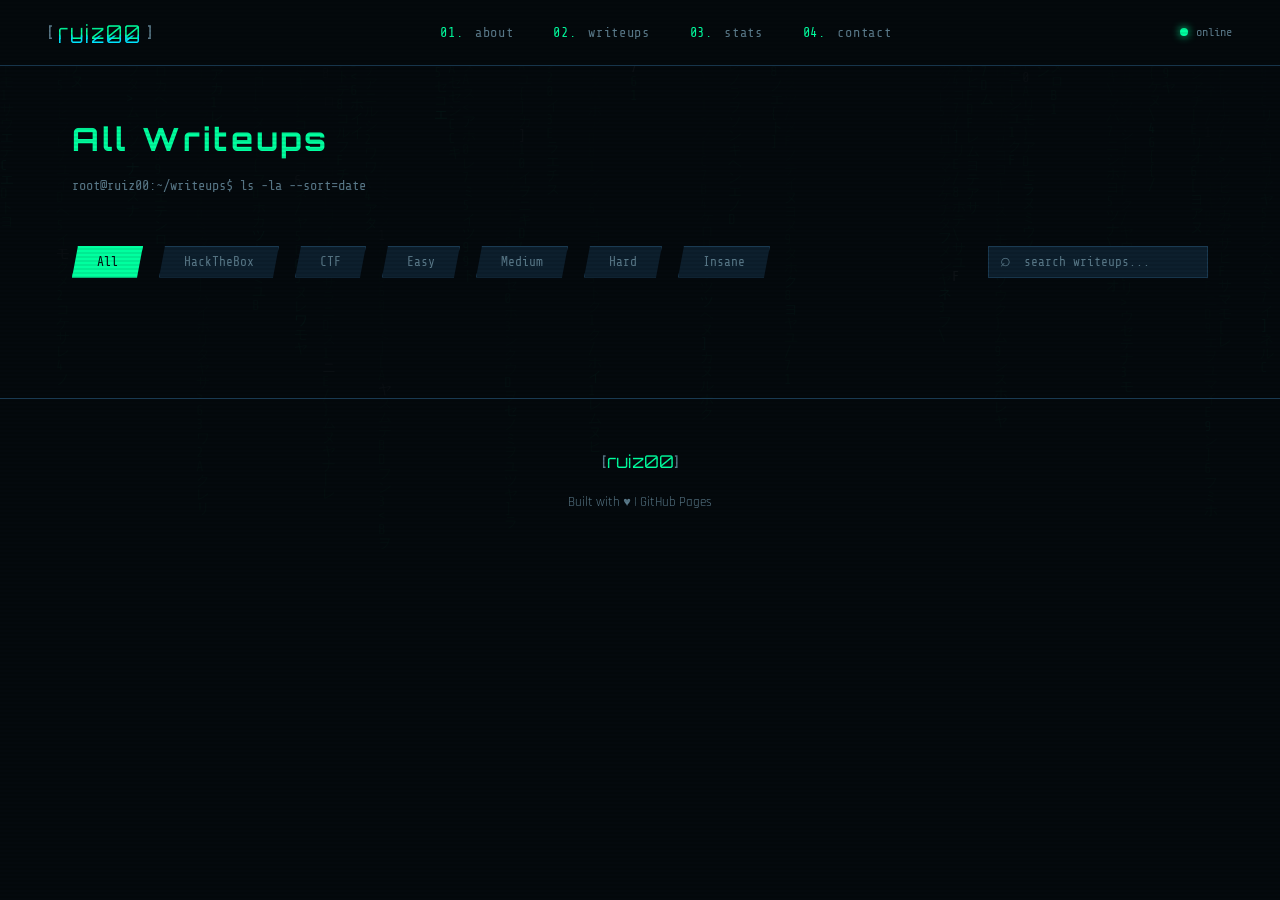
==== writeups/index.html @ d535e9c8 "setting the writeup website" ====
<!DOCTYPE html>
<html lang="en">
<head>
  <meta charset="UTF-8">
  <meta name="viewport" content="width=device-width, initial-scale=1.0">
  <title>All Writeups — ruiz00</title>
  <link rel="preconnect" href="https://fonts.googleapis.com">
  <link href="https://fonts.googleapis.com/css2?family=Share+Tech+Mono&family=Rajdhani:wght@300;400;600;700&family=Orbitron:wght@400;700;900&display=swap" rel="stylesheet">
  <link rel="stylesheet" href="../assets/css/main.css">
  <style>
    .writeups-page { max-width: 1200px; margin: 0 auto; padding: 7rem 2rem 5rem; }
    .page-title {
      font-family: var(--font-display);
      font-size: 2rem;
      color: var(--accent);
      margin-bottom: 0.5rem;
      letter-spacing: 0.1em;
    }
    .page-sub {
      font-family: var(--font-mono);
      color: var(--text-dim);
      font-size: 0.85rem;
      margin-bottom: 3rem;
    }
  </style>
</head>
<body>
  <div class="scanlines"></div>
  <canvas id="matrix-canvas"></canvas>

  <nav class="nav">
    <div class="nav-brand">
      <a href="../index.html" style="text-decoration:none">
        <span class="nav-bracket">[</span>
        <span class="nav-logo glitch" data-text="ruiz00">ruiz00</span>
        <span class="nav-bracket">]</span>
      </a>
    </div>
    <div class="nav-links">
      <a href="../index.html#about" class="nav-link"><span class="nav-index">01.</span> about</a>
      <a href="../index.html#writeups" class="nav-link"><span class="nav-index">02.</span> writeups</a>
      <a href="../index.html#stats" class="nav-link"><span class="nav-index">03.</span> stats</a>
      <a href="../index.html#contact" class="nav-link"><span class="nav-index">04.</span> contact</a>
    </div>
    <div class="nav-status">
      <span class="status-dot"></span>
      <span class="status-text">online</span>
    </div>
  </nav>

  <main class="writeups-page">
    <h1 class="page-title">All Writeups</h1>
    <p class="page-sub">root@ruiz00:~/writeups$ ls -la --sort=date</p>

    <div class="filter-bar">
      <button class="filter-btn active" data-filter="all">All</button>
      <button class="filter-btn" data-filter="htb">HackTheBox</button>
      <button class="filter-btn" data-filter="ctf">CTF</button>
      <button class="filter-btn" data-filter="easy">Easy</button>
      <button class="filter-btn" data-filter="medium">Medium</button>
      <button class="filter-btn" data-filter="hard">Hard</button>
      <button class="filter-btn" data-filter="insane">Insane</button>
      <div class="filter-search">
        <span class="search-icon">⌕</span>
        <input type="text" id="search-input" placeholder="search writeups..." class="search-input">
      </div>
    </div>

    <div class="writeups-grid" id="writeups-grid">
      <!-- Cards populated here — add your writeup cards below -->
    </div>
  </main>

  <footer class="footer">
    <div class="footer-inner">
      <div class="footer-brand"><span class="nav-bracket">[</span>ruiz00<span class="nav-bracket">]</span></div>
      <p class="footer-copy">Built with ♥ | GitHub Pages</p>
    </div>
  </footer>

  <script src="../assets/js/matrix.js"></script>
  <script src="../assets/js/main.js"></script>
</body>
</html>
---- assets/css/main.css ----
/* ============================================
   ruiz00.io — Dark Hacker Elegant Theme
   ============================================ */

:root {
  --bg: #050a0e;
  --bg2: #0a1218;
  --bg3: #0f1a24;
  --surface: #0d1f2d;
  --border: #1a3a52;
  --border-bright: #0ff;

  --green: #00ff9f;
  --cyan: #00e5ff;
  --blue: #0096ff;
  --red: #ff2d55;
  --yellow: #ffd700;
  --purple: #b44aff;

  --text: #c0d8e8;
  --text-dim: #5a7a8a;
  --text-bright: #e8f4ff;
  --accent: #00ff9f;
  --accent2: #00e5ff;

  --font-mono: 'Share Tech Mono', monospace;
  --font-ui: 'Rajdhani', sans-serif;
  --font-display: 'Orbitron', sans-serif;

  --glow: 0 0 20px rgba(0, 255, 159, 0.3);
  --glow-cyan: 0 0 20px rgba(0, 229, 255, 0.3);
  --card-shadow: 0 4px 40px rgba(0, 0, 0, 0.6);
}

/* ── Reset & Base ── */
*, *::before, *::after { box-sizing: border-box; margin: 0; padding: 0; }

html { scroll-behavior: smooth; font-size: 16px; }

body {
  background: var(--bg);
  color: var(--text);
  font-family: var(--font-ui);
  font-weight: 400;
  line-height: 1.7;
  min-height: 100vh;
  overflow-x: hidden;
}

/* ── Matrix Canvas ── */
#matrix-canvas {
  position: fixed;
  top: 0; left: 0;
  width: 100%; height: 100%;
  z-index: -1;
  opacity: 0.035;
  pointer-events: none;
}

/* ── Scanlines ── */
.scanlines {
  position: fixed;
  top: 0; left: 0;
  width: 100%; height: 100%;
  z-index: 999;
  pointer-events: none;
  background: repeating-linear-gradient(
    0deg,
    transparent,
    transparent 2px,
    rgba(0,0,0,0.08) 2px,
    rgba(0,0,0,0.08) 4px
  );
}

/* ── Navigation ── */
.nav {
  position: fixed;
  top: 0; left: 0; right: 0;
  z-index: 100;
  display: flex;
  align-items: center;
  justify-content: space-between;
  padding: 1rem 3rem;
  background: rgba(5, 10, 14, 0.85);
  backdrop-filter: blur(12px);
  border-bottom: 1px solid var(--border);
}

.nav-brand {
  font-family: var(--font-display);
  font-size: 1.2rem;
  color: var(--accent);
}

.nav-bracket {
  color: var(--text-dim);
  font-weight: 300;
}

.nav-logo {
  color: var(--accent);
  letter-spacing: 0.1em;
}

.nav-links {
  display: flex;
  gap: 2.5rem;
}

.nav-link {
  color: var(--text-dim);
  text-decoration: none;
  font-family: var(--font-mono);
  font-size: 0.85rem;
  letter-spacing: 0.05em;
  transition: color 0.3s;
  position: relative;
}

.nav-link:hover { color: var(--accent); }

.nav-link::after {
  content: '';
  position: absolute;
  bottom: -4px; left: 0;
  width: 0; height: 1px;
  background: var(--accent);
  transition: width 0.3s;
}

.nav-link:hover::after { width: 100%; }

.nav-index {
  color: var(--accent);
  margin-right: 4px;
}

.nav-status {
  display: flex;
  align-items: center;
  gap: 0.5rem;
  font-family: var(--font-mono);
  font-size: 0.75rem;
  color: var(--text-dim);
}

.status-dot {
  width: 8px; height: 8px;
  border-radius: 50%;
  background: var(--green);
  box-shadow: 0 0 8px var(--green);
  animation: pulse-dot 2s infinite;
}

@keyframes pulse-dot {
  0%, 100% { opacity: 1; }
  50% { opacity: 0.4; }
}

/* ── Hero ── */
.hero {
  min-height: 100vh;
  display: grid;
  grid-template-columns: 1fr 1fr;
  align-items: center;
  padding: 8rem 3rem 4rem;
  position: relative;
  overflow: hidden;
  gap: 4rem;
}

.hero::before {
  content: '';
  position: absolute;
  top: 20%; left: -10%;
  width: 600px; height: 600px;
  background: radial-gradient(circle, rgba(0, 255, 159, 0.06) 0%, transparent 70%);
  pointer-events: none;
}

.hero-pre {
  font-family: var(--font-mono);
  font-size: 0.9rem;
  color: var(--accent);
  margin-bottom: 1.5rem;
  display: flex;
  align-items: center;
  gap: 0.5rem;
}

.term-prompt { color: var(--text-dim); }
.term-cmd { color: var(--accent); }

.cursor-blink {
  color: var(--accent);
  animation: blink 1s step-end infinite;
}

@keyframes blink { 0%, 100% { opacity: 1; } 50% { opacity: 0; } }

.hero-title {
  font-family: var(--font-display);
  font-size: clamp(2.5rem, 5vw, 4.5rem);
  font-weight: 900;
  line-height: 1.1;
  letter-spacing: 0.05em;
  margin-bottom: 1.5rem;
}

.hero-line {
  display: block;
  color: var(--text-bright);
}

.hero-line.accent {
  color: var(--accent);
  text-shadow: var(--glow);
}

.hero-desc {
  margin-bottom: 2.5rem;
  font-family: var(--font-mono);
  font-size: 1rem;
  color: var(--text-dim);
}

.hero-sub {
  color: var(--cyan);
  font-size: 0.9rem;
  margin-top: 0.5rem;
}

/* ── Glitch Effect ── */
.glitch {
  position: relative;
}

.glitch::before,
.glitch::after {
  content: attr(data-text);
  position: absolute;
  top: 0; left: 0;
  width: 100%; height: 100%;
}

.glitch::before {
  color: var(--red);
  animation: glitch1 3s infinite;
  clip-path: polygon(0 0, 100% 0, 100% 35%, 0 35%);
}

.glitch::after {
  color: var(--cyan);
  animation: glitch2 3s infinite;
  clip-path: polygon(0 65%, 100% 65%, 100% 100%, 0 100%);
}

@keyframes glitch1 {
  0%, 90%, 100% { transform: translateX(0); opacity: 0; }
  92% { transform: translateX(-3px); opacity: 1; }
  94% { transform: translateX(3px); opacity: 1; }
  96% { transform: translateX(0); opacity: 0; }
}

@keyframes glitch2 {
  0%, 93%, 100% { transform: translateX(0); opacity: 0; }
  95% { transform: translateX(3px); opacity: 1; }
  97% { transform: translateX(-3px); opacity: 1; }
  99% { transform: translateX(0); opacity: 0; }
}

/* ── Buttons ── */
.btn {
  display: inline-flex;
  align-items: center;
  gap: 0.5rem;
  padding: 0.8rem 2rem;
  text-decoration: none;
  font-family: var(--font-mono);
  font-size: 0.9rem;
  letter-spacing: 0.08em;
  transition: all 0.3s;
  cursor: pointer;
  border: none;
}

.btn-primary {
  background: var(--accent);
  color: var(--bg);
  font-weight: 600;
  clip-path: polygon(8px 0, 100% 0, calc(100% - 8px) 100%, 0 100%);
}

.btn-primary:hover {
  background: #00ffb3;
  box-shadow: 0 0 30px rgba(0, 255, 159, 0.5);
  transform: translateY(-2px);
}

.btn-ghost {
  border: 1px solid var(--border-bright);
  color: var(--cyan);
  background: transparent;
  clip-path: polygon(8px 0, 100% 0, calc(100% - 8px) 100%, 0 100%);
}

.btn-ghost:hover {
  background: rgba(0, 229, 255, 0.1);
  box-shadow: var(--glow-cyan);
  transform: translateY(-2px);
}

.hero-cta {
  display: flex;
  gap: 1rem;
  flex-wrap: wrap;
}

/* ── Hex Grid ── */
.hex-grid {
  display: grid;
  grid-template-columns: repeat(3, 1fr);
  gap: 1rem;
}

.hex {
  background: var(--surface);
  border: 1px solid var(--border);
  padding: 1.2rem;
  text-align: center;
  font-family: var(--font-mono);
  font-size: 0.75rem;
  color: var(--text-dim);
  clip-path: polygon(50% 0%, 100% 25%, 100% 75%, 50% 100%, 0% 75%, 0% 25%);
  aspect-ratio: 1;
  display: flex;
  align-items: center;
  justify-content: center;
  transition: all 0.4s;
}

.hex.active {
  background: var(--bg3);
  border-color: var(--accent);
  color: var(--accent);
  box-shadow: inset 0 0 20px rgba(0, 255, 159, 0.1);
  animation: hex-pulse 3s ease-in-out infinite alternate;
}

@keyframes hex-pulse {
  from { box-shadow: inset 0 0 20px rgba(0, 255, 159, 0.1); }
  to { box-shadow: inset 0 0 30px rgba(0, 255, 159, 0.25); }
}

/* ── Sections ── */
.section {
  padding: 6rem 3rem;
  max-width: 1200px;
  margin: 0 auto;
}

.section-header {
  display: flex;
  align-items: center;
  gap: 1.5rem;
  margin-bottom: 3.5rem;
}

.section-num {
  font-family: var(--font-display);
  font-size: 0.85rem;
  color: var(--accent);
  letter-spacing: 0.2em;
}

.section-title {
  font-family: var(--font-display);
  font-size: 1.8rem;
  font-weight: 700;
  color: var(--text-bright);
  letter-spacing: 0.1em;
  white-space: nowrap;
}

.section-line {
  flex: 1;
  height: 1px;
  background: linear-gradient(to right, var(--border), transparent);
}

/* ── About ── */
.about-grid {
  display: grid;
  grid-template-columns: 1fr 1fr;
  gap: 3rem;
  align-items: start;
}

.terminal-box {
  background: var(--bg2);
  border: 1px solid var(--border);
  border-radius: 4px;
  overflow: hidden;
  box-shadow: var(--card-shadow);
}

.terminal-bar {
  background: var(--bg3);
  padding: 0.6rem 1rem;
  display: flex;
  align-items: center;
  gap: 0.4rem;
  border-bottom: 1px solid var(--border);
}

.dot {
  width: 12px; height: 12px;
  border-radius: 50%;
}
.dot.red    { background: #ff5f57; }
.dot.yellow { background: #febc2e; }
.dot.green  { background: #28c840; }

.terminal-title {
  flex: 1;
  text-align: center;
  font-family: var(--font-mono);
  font-size: 0.75rem;
  color: var(--text-dim);
}

.terminal-body {
  padding: 1.5rem;
  font-family: var(--font-mono);
  font-size: 0.85rem;
  line-height: 2;
}

.t-key   { color: var(--cyan); }
.t-sep   { color: var(--text-dim); margin: 0 0.5rem; }
.t-val   { color: var(--text-bright); }
.t-comment { color: var(--text-dim); font-size: 0.8rem; }

.skills-grid {
  display: flex;
  flex-wrap: wrap;
  gap: 0.75rem;
  align-content: start;
}

.skill-tag {
  background: var(--surface);
  border: 1px solid var(--border);
  border-left: 3px solid var(--accent);
  color: var(--text);
  padding: 0.5rem 1rem;
  font-family: var(--font-mono);
  font-size: 0.8rem;
  transition: all 0.3s;
  cursor: default;
}

.skill-tag:hover {
  border-color: var(--accent);
  color: var(--accent);
  background: var(--bg3);
  box-shadow: var(--glow);
  transform: translateX(4px);
}

/* ── Filter Bar ── */
.filter-bar {
  display: flex;
  align-items: center;
  gap: 1rem;
  margin-bottom: 2.5rem;
  flex-wrap: wrap;
}

.filter-btn {
  background: var(--surface);
  border: 1px solid var(--border);
  color: var(--text-dim);
  padding: 0.5rem 1.5rem;
  font-family: var(--font-mono);
  font-size: 0.8rem;
  cursor: pointer;
  transition: all 0.2s;
  clip-path: polygon(6px 0, 100% 0, calc(100% - 6px) 100%, 0 100%);
}

.filter-btn:hover,
.filter-btn.active {
  background: var(--accent);
  border-color: var(--accent);
  color: var(--bg);
}

.filter-search {
  margin-left: auto;
  position: relative;
  display: flex;
  align-items: center;
}

.search-icon {
  position: absolute;
  left: 0.75rem;
  color: var(--text-dim);
  font-size: 1.1rem;
  pointer-events: none;
}

.search-input {
  background: var(--surface);
  border: 1px solid var(--border);
  color: var(--text);
  padding: 0.5rem 1rem 0.5rem 2.2rem;
  font-family: var(--font-mono);
  font-size: 0.8rem;
  outline: none;
  transition: border-color 0.3s;
  width: 220px;
}

.search-input:focus {
  border-color: var(--accent);
  box-shadow: 0 0 10px rgba(0, 255, 159, 0.2);
}

.search-input::placeholder { color: var(--text-dim); }

/* ── Writeup Cards ── */
.writeups-grid {
  display: grid;
  grid-template-columns: repeat(auto-fill, minmax(340px, 1fr));
  gap: 1.5rem;
}

.writeup-card {
  background: var(--surface);
  border: 1px solid var(--border);
  position: relative;
  overflow: hidden;
  transition: all 0.35s;
  display: flex;
  flex-direction: column;
}

.writeup-card::before {
  content: '';
  position: absolute;
  top: 0; left: 0;
  width: 100%; height: 2px;
  background: linear-gradient(to right, var(--accent), var(--cyan));
  transform: scaleX(0);
  transform-origin: left;
  transition: transform 0.35s;
}

.writeup-card:hover {
  border-color: var(--border-bright);
  transform: translateY(-4px);
  box-shadow: 0 20px 60px rgba(0, 0, 0, 0.5), var(--glow-cyan);
}

.writeup-card:hover::before { transform: scaleX(1); }

.card-header {
  display: flex;
  align-items: center;
  gap: 0.75rem;
  padding: 1rem 1.2rem 0.5rem;
}

.card-badge {
  font-family: var(--font-display);
  font-size: 0.65rem;
  font-weight: 700;
  letter-spacing: 0.15em;
  padding: 0.2rem 0.6rem;
}

.card-badge.htb {
  background: rgba(155, 237, 0, 0.15);
  border: 1px solid #9bed00;
  color: #9bed00;
}

.card-badge.ctf {
  background: rgba(0, 229, 255, 0.15);
  border: 1px solid var(--cyan);
  color: var(--cyan);
}

.card-diff {
  font-family: var(--font-mono);
  font-size: 0.75rem;
  padding: 0.15rem 0.5rem;
  border-radius: 2px;
}

.card-diff.easy   { background: rgba(0, 255, 159, 0.1); color: var(--green); border: 1px solid var(--green); }
.card-diff.medium { background: rgba(255, 215, 0, 0.1); color: var(--yellow); border: 1px solid var(--yellow); }
.card-diff.hard   { background: rgba(255, 45, 85, 0.1); color: var(--red); border: 1px solid var(--red); }
.card-diff.insane { background: rgba(180, 74, 255, 0.1); color: var(--purple); border: 1px solid var(--purple); }

.card-os {
  margin-left: auto;
  font-size: 0.8rem;
  color: var(--text-dim);
}

.card-body {
  padding: 0.8rem 1.2rem 1rem;
  flex: 1;
}

.card-title {
  font-family: var(--font-display);
  font-size: 1.2rem;
  font-weight: 700;
  color: var(--text-bright);
  margin-bottom: 0.75rem;
  letter-spacing: 0.05em;
}

.card-tags {
  display: flex;
  flex-wrap: wrap;
  gap: 0.4rem;
  margin-bottom: 0.75rem;
}

.tag {
  font-family: var(--font-mono);
  font-size: 0.7rem;
  color: var(--accent);
  border: 1px solid rgba(0, 255, 159, 0.3);
  padding: 0.15rem 0.5rem;
  background: rgba(0, 255, 159, 0.05);
}

.card-excerpt {
  font-size: 0.88rem;
  color: var(--text-dim);
  line-height: 1.6;
}

.card-footer {
  display: flex;
  align-items: center;
  justify-content: space-between;
  padding: 0.75rem 1.2rem;
  border-top: 1px solid var(--border);
}

.card-date {
  font-family: var(--font-mono);
  font-size: 0.75rem;
  color: var(--text-dim);
}

.card-link {
  font-family: var(--font-mono);
  font-size: 0.8rem;
  color: var(--accent);
  text-decoration: none;
  transition: letter-spacing 0.2s;
}

.card-link:hover { letter-spacing: 0.05em; }

.load-more-wrap {
  text-align: center;
  margin-top: 3rem;
}

/* ── Stats ── */
.stats-grid {
  display: grid;
  grid-template-columns: repeat(4, 1fr);
  gap: 1.5rem;
  margin-bottom: 3rem;
}

.stat-card {
  background: var(--surface);
  border: 1px solid var(--border);
  padding: 2rem 1.5rem;
  text-align: center;
  position: relative;
  overflow: hidden;
  clip-path: polygon(0 0, calc(100% - 16px) 0, 100% 16px, 100% 100%, 0 100%);
}

.stat-card::after {
  content: '';
  position: absolute;
  top: 0; right: 0;
  width: 0; height: 0;
  border-top: 16px solid var(--accent);
  border-left: 16px solid transparent;
}

.stat-value {
  font-family: var(--font-display);
  font-size: 3rem;
  font-weight: 900;
  color: var(--accent);
  text-shadow: var(--glow);
  line-height: 1;
  margin-bottom: 0.5rem;
}

.stat-label {
  font-family: var(--font-mono);
  font-size: 0.75rem;
  color: var(--text-dim);
  letter-spacing: 0.15em;
  text-transform: uppercase;
  margin-bottom: 1rem;
}

.stat-bar {
  height: 3px;
  background: var(--border);
  border-radius: 2px;
  overflow: hidden;
}

.stat-fill {
  height: 100%;
  width: var(--fill);
  background: linear-gradient(to right, var(--accent), var(--cyan));
  animation: fill-bar 2s ease forwards;
  transform-origin: left;
}

@keyframes fill-bar {
  from { width: 0; }
  to { width: var(--fill); }
}

.rank-display {
  background: var(--surface);
  border: 1px solid var(--border);
  padding: 2rem 2.5rem;
  display: flex;
  align-items: center;
  gap: 2rem;
  flex-wrap: wrap;
}

.rank-label {
  font-family: var(--font-mono);
  font-size: 0.8rem;
  color: var(--text-dim);
  text-transform: uppercase;
  letter-spacing: 0.15em;
}

.rank-value {
  font-family: var(--font-display);
  font-size: 1.5rem;
  font-weight: 700;
  color: var(--cyan);
  text-shadow: var(--glow-cyan);
  min-width: 200px;
}

.rank-bar {
  flex: 1;
  height: 8px;
  background: var(--border);
  border-radius: 4px;
  overflow: hidden;
  position: relative;
  min-width: 200px;
}

.rank-fill {
  height: 100%;
  background: linear-gradient(to right, var(--blue), var(--cyan), var(--accent));
  border-radius: 4px;
  box-shadow: 0 0 10px rgba(0, 229, 255, 0.5);
  animation: rank-anim 2s ease forwards;
}

@keyframes rank-anim { from { width: 0; } }

.rank-pct {
  position: absolute;
  right: 0;
  top: -22px;
  font-family: var(--font-mono);
  font-size: 0.7rem;
  color: var(--text-dim);
}

/* ── Contact ── */
.contact-grid {
  display: grid;
  grid-template-columns: 1fr 1fr;
  gap: 3rem;
  align-items: start;
}

.contact-links {
  display: flex;
  flex-direction: column;
  gap: 1rem;
}

.contact-card {
  background: var(--surface);
  border: 1px solid var(--border);
  padding: 1.2rem 1.5rem;
  display: flex;
  align-items: center;
  gap: 1.2rem;
  text-decoration: none;
  transition: all 0.3s;
}

.contact-card:hover {
  border-color: var(--accent);
  background: var(--bg3);
  transform: translateX(8px);
  box-shadow: -4px 0 0 var(--accent);
}

.contact-icon {
  width: 40px; height: 40px;
  display: flex;
  align-items: center;
  justify-content: center;
  color: var(--accent);
  font-size: 1.5rem;
  flex-shrink: 0;
}

.contact-icon svg {
  width: 24px; height: 24px;
}

.contact-platform {
  display: block;
  font-family: var(--font-display);
  font-size: 0.85rem;
  color: var(--text-bright);
  font-weight: 600;
}

.contact-handle {
  font-family: var(--font-mono);
  font-size: 0.8rem;
  color: var(--accent);
}

.pgp-body .pgp-key {
  word-break: break-all;
  font-size: 0.72rem;
  opacity: 0.6;
}

/* ── Footer ── */
.footer {
  border-top: 1px solid var(--border);
  padding: 3rem;
  text-align: center;
}

.footer-inner {
  max-width: 600px;
  margin: 0 auto;
}

.footer-brand {
  font-family: var(--font-display);
  font-size: 1.1rem;
  color: var(--accent);
  margin-bottom: 1rem;
}

.footer-quote {
  font-family: var(--font-mono);
  font-size: 0.8rem;
  color: var(--text-dim);
  font-style: italic;
  margin-bottom: 0.5rem;
}

.footer-copy {
  font-size: 0.8rem;
  color: var(--text-dim);
}

/* ── Hidden cards for filter ── */
.writeup-card.hidden {
  display: none;
}

/* ── Responsive ── */
@media (max-width: 900px) {
  .nav { padding: 1rem 1.5rem; }
  .nav-links { gap: 1.5rem; }
  
  .hero {
    grid-template-columns: 1fr;
    padding: 7rem 1.5rem 4rem;
    text-align: center;
  }

  .hero-visual { display: none; }
  .hero-cta { justify-content: center; }

  .about-grid, .contact-grid {
    grid-template-columns: 1fr;
  }

  .stats-grid {
    grid-template-columns: repeat(2, 1fr);
  }

  .section { padding: 4rem 1.5rem; }
  .filter-search { margin-left: 0; width: 100%; }
  .search-input { width: 100%; }
}

@media (max-width: 600px) {
  .nav-links { display: none; }
  .stats-grid { grid-template-columns: 1fr 1fr; }
  .writeups-grid { grid-template-columns: 1fr; }
}

/* ── Skill Levels (Stats section) ── */
.skills-levels {
  background: var(--surface);
  border: 1px solid var(--border);
  padding: 2rem 2.5rem;
  margin-bottom: 1.5rem;
}

.skills-levels-title {
  font-family: var(--font-mono);
  font-size: 0.82rem;
  color: var(--accent);
  letter-spacing: 0.1em;
  margin-bottom: 1.8rem;
}

.skill-level-row {
  display: grid;
  grid-template-columns: 180px 1fr 40px;
  align-items: center;
  gap: 1.2rem;
  margin-bottom: 1.1rem;
}

.sl-name {
  font-family: var(--font-mono);
  font-size: 0.8rem;
  color: var(--text-dim);
  white-space: nowrap;
}

.sl-bar {
  height: 6px;
  background: var(--border);
  border-radius: 3px;
  overflow: hidden;
}

.sl-fill {
  height: 100%;
  width: var(--fill);
  background: linear-gradient(to right, var(--blue), var(--accent));
  border-radius: 3px;
  transition: width 1.5s ease;
}

.sl-pct {
  font-family: var(--font-mono);
  font-size: 0.75rem;
  color: var(--accent);
  text-align: right;
}

@media (max-width: 600px) {
  .skill-level-row {
    grid-template-columns: 130px 1fr 36px;
    gap: 0.8rem;
  }
  .sl-name { font-size: 0.72rem; }
}
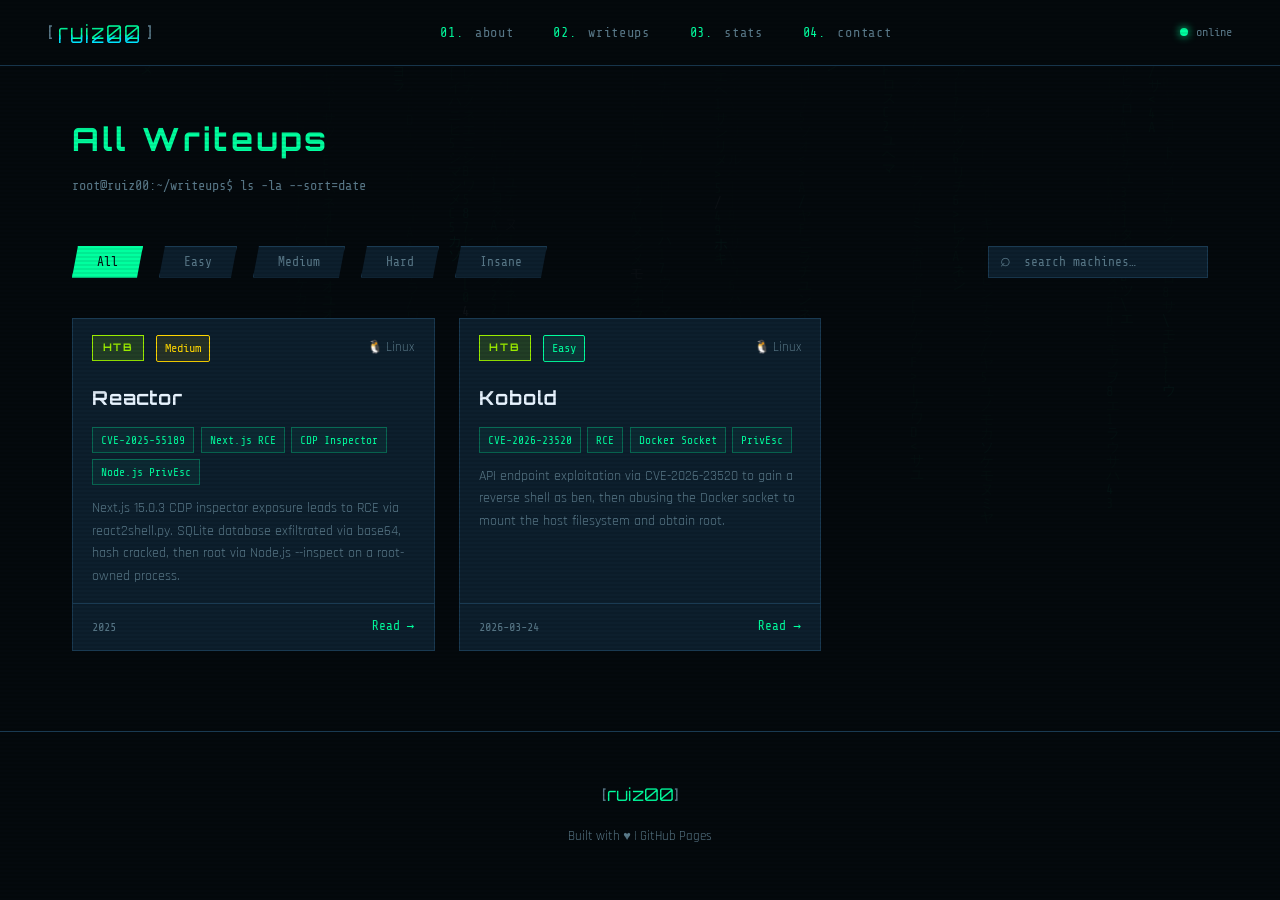
==== commit e00b5cf5: "Add files via upload" ====
--- a/writeups/index.html
+++ b/writeups/index.html
@@ -54,20 +54,70 @@
 
     <div class="filter-bar">
       <button class="filter-btn active" data-filter="all">All</button>
-      <button class="filter-btn" data-filter="htb">HackTheBox</button>
-      <button class="filter-btn" data-filter="ctf">CTF</button>
       <button class="filter-btn" data-filter="easy">Easy</button>
       <button class="filter-btn" data-filter="medium">Medium</button>
       <button class="filter-btn" data-filter="hard">Hard</button>
       <button class="filter-btn" data-filter="insane">Insane</button>
       <div class="filter-search">
         <span class="search-icon">⌕</span>
-        <input type="text" id="search-input" placeholder="search writeups..." class="search-input">
+        <input type="text" id="search-input" placeholder="search machines…" class="search-input">
       </div>
     </div>
 
     <div class="writeups-grid" id="writeups-grid">
-      <!-- Cards populated here — add your writeup cards below -->
+
+      <!-- ★ REACTOR ★ -->
+      <article class="writeup-card" data-category="htb" data-difficulty="medium">
+        <div class="card-header">
+          <div class="card-badge htb">HTB</div>
+          <div class="card-diff medium">Medium</div>
+          <div class="card-os"><span class="os-icon">🐧</span> Linux</div>
+        </div>
+        <div class="card-body">
+          <h3 class="card-title">Reactor</h3>
+          <div class="card-tags">
+            <span class="tag">CVE-2025-55189</span>
+            <span class="tag">Next.js RCE</span>
+            <span class="tag">CDP Inspector</span>
+            <span class="tag">Node.js PrivEsc</span>
+          </div>
+          <p class="card-excerpt">
+            Next.js 15.0.3 CDP inspector exposure leads to RCE via react2shell.py. SQLite
+            database exfiltrated via base64, hash cracked, then root via Node.js --inspect on a root-owned process.
+          </p>
+        </div>
+        <div class="card-footer">
+          <span class="card-date">2025</span>
+          <a href="htb/reactor.html" class="card-link">Read <span>→</span></a>
+        </div>
+      </article>
+
+      <!-- ★ KOBOLD ★ -->
+      <article class="writeup-card" data-category="htb" data-difficulty="easy">
+        <div class="card-header">
+          <div class="card-badge htb">HTB</div>
+          <div class="card-diff easy">Easy</div>
+          <div class="card-os"><span class="os-icon">🐧</span> Linux</div>
+        </div>
+        <div class="card-body">
+          <h3 class="card-title">Kobold</h3>
+          <div class="card-tags">
+            <span class="tag">CVE-2026-23520</span>
+            <span class="tag">RCE</span>
+            <span class="tag">Docker Socket</span>
+            <span class="tag">PrivEsc</span>
+          </div>
+          <p class="card-excerpt">
+            API endpoint exploitation via CVE-2026-23520 to gain a reverse shell as ben,
+            then abusing the Docker socket to mount the host filesystem and obtain root.
+          </p>
+        </div>
+        <div class="card-footer">
+          <span class="card-date">2026-03-24</span>
+          <a href="htb/kobold.html" class="card-link">Read <span>→</span></a>
+        </div>
+      </article>
+
     </div>
   </main>
 
